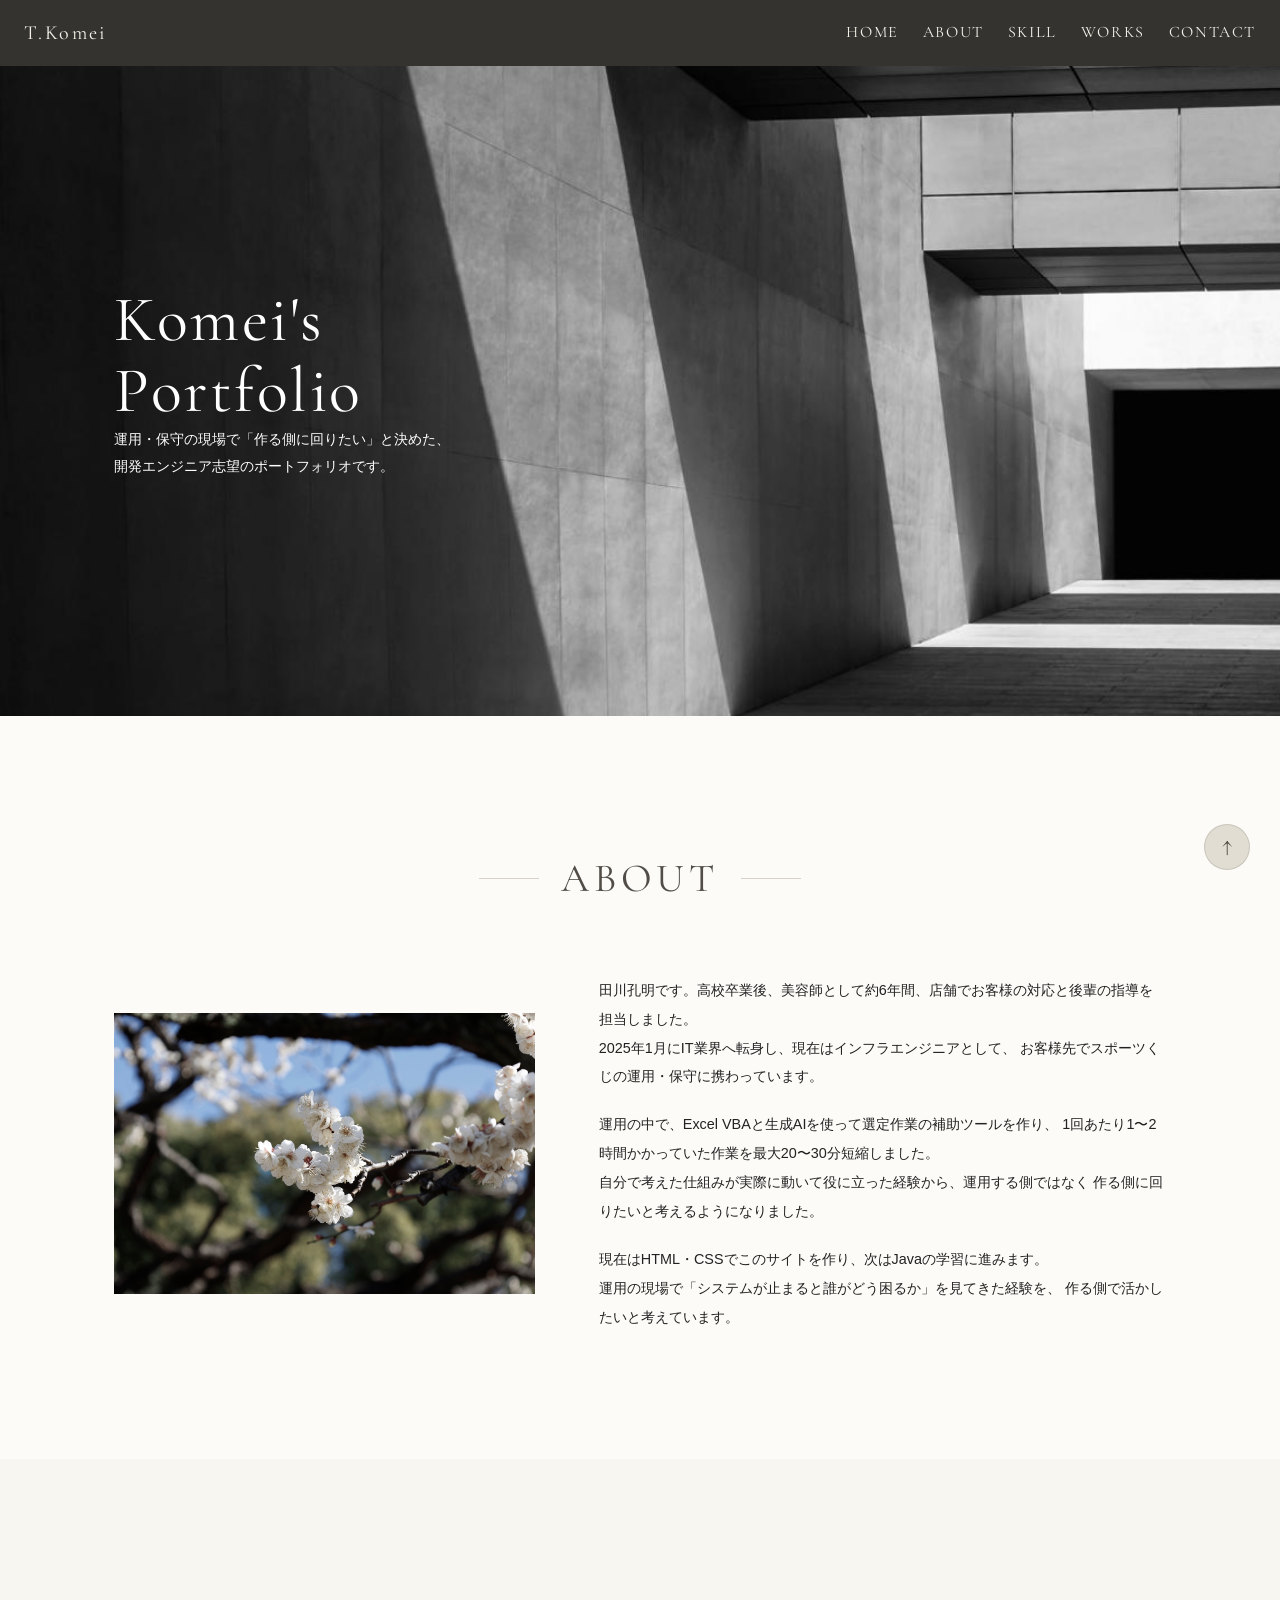
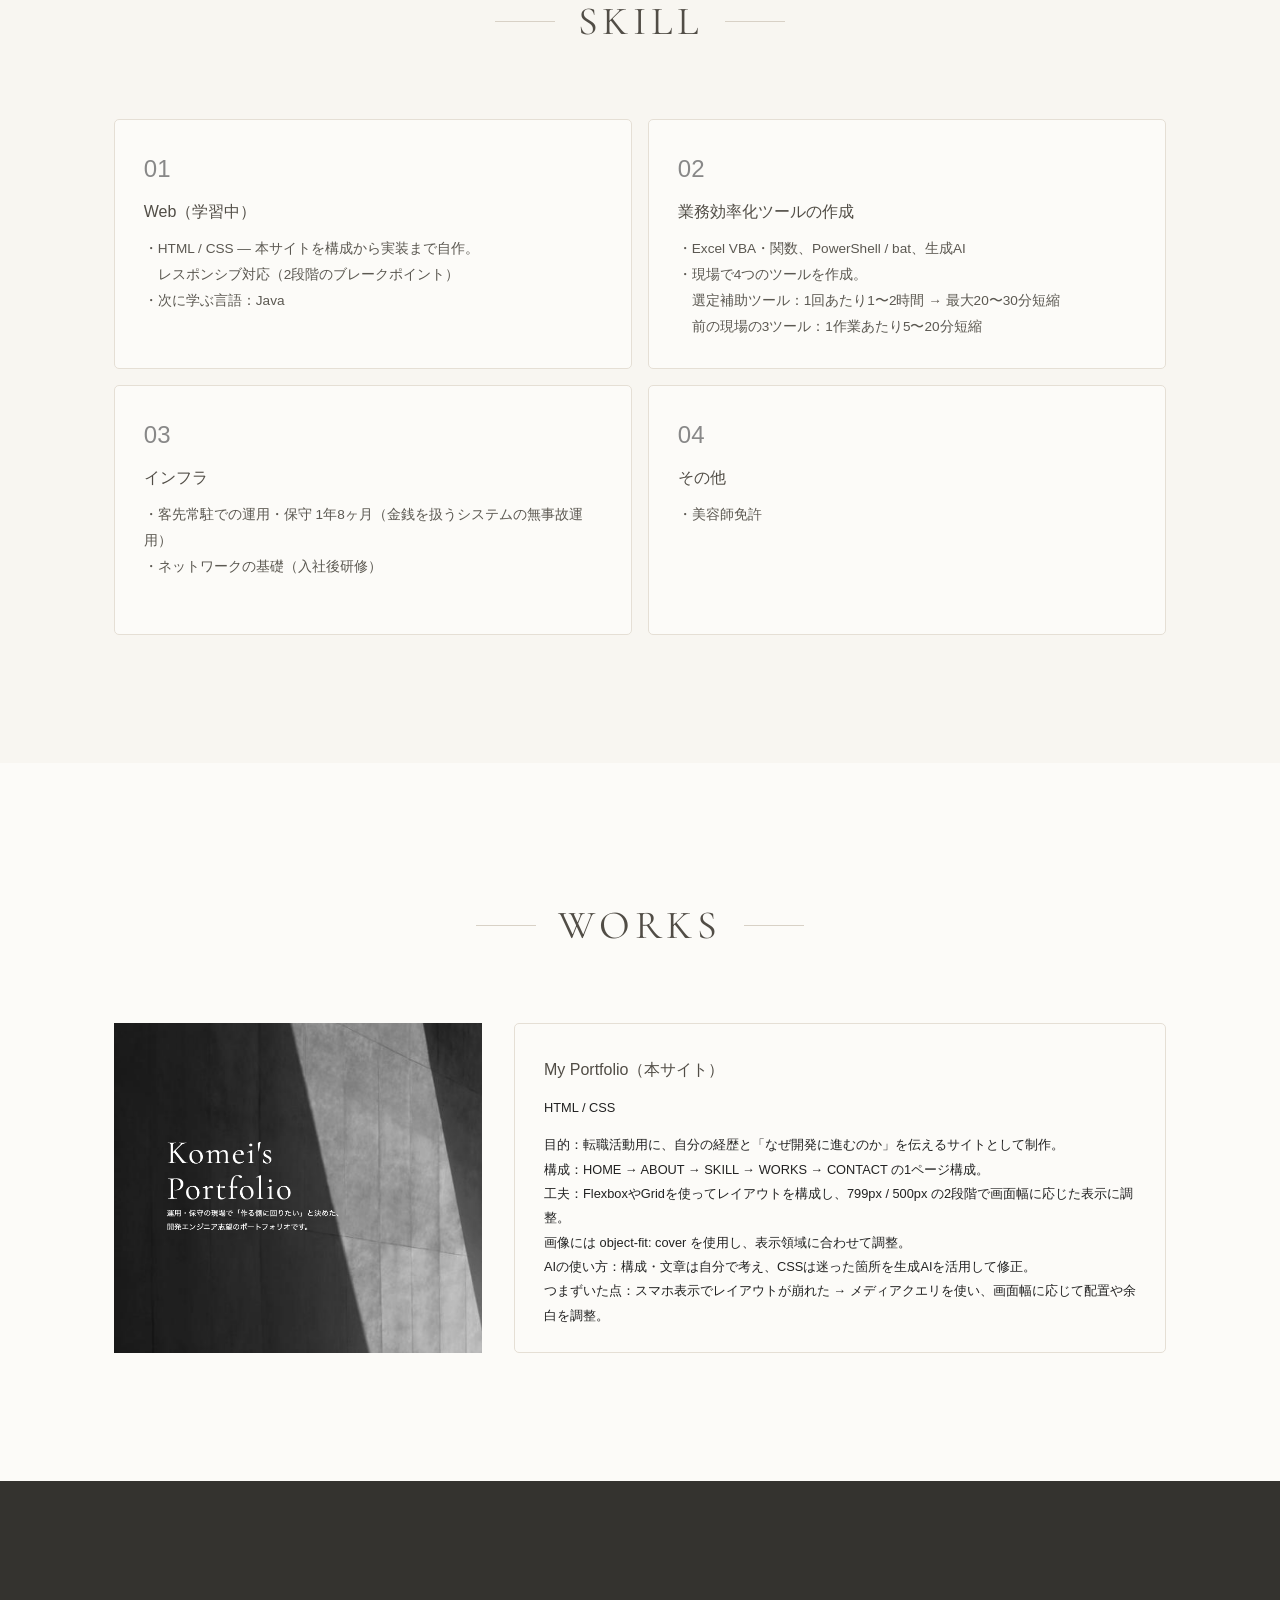
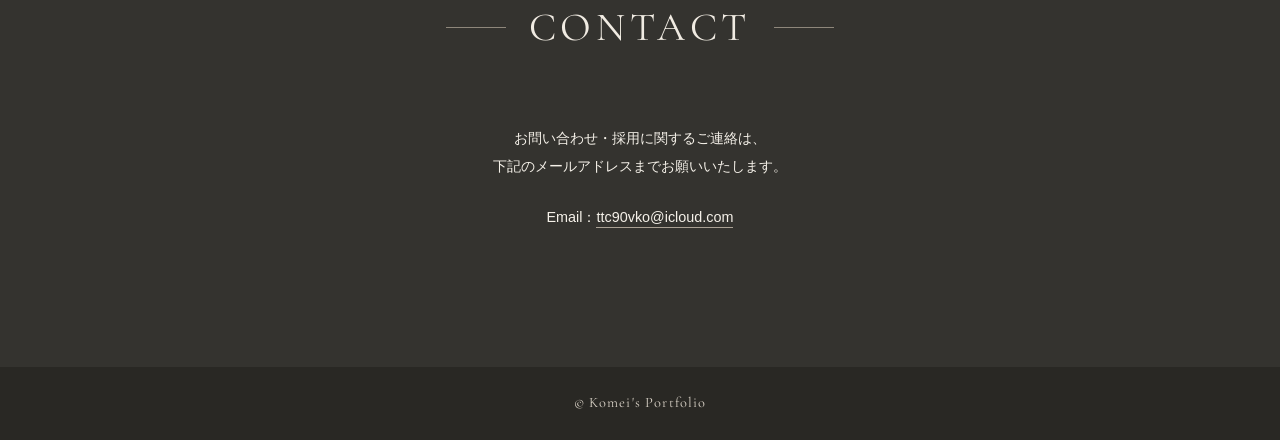
==== ポートフォリオ/index.html @ 7fd6964b "Add files via upload" ====
<!DOCTYPE html>
<html lang="ja">
<head>
    <meta charset="UTF-8">
    <title>Komei's Portfolio</title>
    <meta name="description" content="田川孔明のポートフォリオ。インフラ運用・保守から開発エンジニアを目指して学習中。HTML/CSSで制作。">
    <meta name="viewport" content="width=device-width, initial-scale=1">

    <meta property="og:title" content="Komei's Portfolio">
    <meta property="og:description" content="運用・保守の現場から、作る側へ。開発エンジニア志望のポートフォリオ。">
    <meta property="og:image" content="https://lucent-boba-baa1fe.netlify.app/images/ogp.jpg">

    <link rel="icon" href="images/favicon.png" type="image/png">

    <!-- Google Fonts -->
    <link rel="preconnect" href="https://fonts.googleapis.com">
    <link rel="preconnect" href="https://fonts.gstatic.com" crossorigin>
    <link href="https://fonts.googleapis.com/css2?family=Cormorant+Garamond:wght@400;500;600&display=swap" rel="stylesheet">

    <!-- オリジナルCSS -->
    <link rel="stylesheet" href="css/style.css">
</head>

<body id="top">

    <!-- ヘッダー -->
    <header class="header">
        <a href="#top" class="logo">T.Komei</a>

        <nav>
            <ul class="main-nav">
                <li><a href="#home">HOME</a></li>
                <li><a href="#about">ABOUT</a></li>
                <li><a href="#skill">SKILL</a></li>
                <li><a href="#works">WORKS</a></li>
                <li><a href="#contact">CONTACT</a></li>
            </ul>
        </nav>
    </header>

    <main>

        <!-- HOME -->
        <section id="home" class="home">
            <div class="home-content">
                <h1>Komei's<br>Portfolio</h1>
                <p>
                    運用・保守の現場で「作る側に回りたい」と決めた、<br>
                    開発エンジニア志望のポートフォリオです。
                </p>
            </div>
        </section>

        <!-- ABOUT -->
        <section id="about" class="about">
            <div class="wrapper">

                <h2>ABOUT</h2>

                <div class="about-content">

                    <div class="about-image">
                        <img src="images/about.jpg" alt="梅の花の写真" width="1200" height="800" loading="lazy">
                    </div>

                    <div class="about-text">
                        <p>
                            田川孔明です。高校卒業後、美容師として約6年間、店舗でお客様の対応と後輩の指導を担当しました。<br>
                            2025年1月にIT業界へ転身し、現在はインフラエンジニアとして、
                            お客様先でスポーツくじの運用・保守に携わっています。
                        </p>

                        <p>
                            運用の中で、Excel VBAと生成AIを使って選定作業の補助ツールを作り、
                            1回あたり1〜2時間かかっていた作業を最大20〜30分短縮しました。<br>
                            自分で考えた仕組みが実際に動いて役に立った経験から、運用する側ではなく
                            作る側に回りたいと考えるようになりました。
                        </p>

                        <p>
                            現在はHTML・CSSでこのサイトを作り、次はJavaの学習に進みます。<br>
                            運用の現場で「システムが止まると誰がどう困るか」を見てきた経験を、
                            作る側で活かしたいと考えています。
                        </p>
                    </div>

                </div>
            </div>
        </section>

        <!-- SKILL -->
        <section id="skill" class="skill">
            <div class="wrapper">

                <h2>SKILL</h2>

                <div class="skill-list">

                    <div class="skill-item">
                        <span class="skill-number">01</span>
                        <p>Web（学習中）</p>
                        <ul>
                            <li>
                                ・HTML / CSS — 本サイトを構成から実装まで自作。<br>
                                　レスポンシブ対応（2段階のブレークポイント）<br>
                                ・次に学ぶ言語：Java
                            </li>
                        </ul>
                    </div>

                    <div class="skill-item">
                        <span class="skill-number">02</span>
                        <p>業務効率化ツールの作成</p>
                        <ul>
                            <li>
                                ・Excel VBA・関数、PowerShell / bat、生成AI<br>
                                ・現場で4つのツールを作成。<br>
                                　選定補助ツール：1回あたり1〜2時間 → 最大20〜30分短縮<br>
                                　前の現場の3ツール：1作業あたり5〜20分短縮
                            </li>
                        </ul>
                    </div>

                    <div class="skill-item">
                        <span class="skill-number">03</span>
                        <p>インフラ</p>
                        <ul>
                            <li>
                                ・客先常駐での運用・保守 1年8ヶ月（金銭を扱うシステムの無事故運用）<br>
                                ・ネットワークの基礎（入社後研修）
                            </li>
                        </ul>
                    </div>

                    <div class="skill-item">
                        <span class="skill-number">04</span>
                        <p>その他</p>
                        <ul>
                            <li>・美容師免許</li>
                        </ul>
                    </div>

                </div>
            </div>
        </section>

        <!-- WORKS -->
        <section id="works" class="works">
            <div class="wrapper">

                <h2>WORKS</h2>

                <div class="works-list">

                    <div class="work-item">
                        <img src="images/work01.jpg" alt="ポートフォリオサイトのトップページ" width="1200" height="800" loading="lazy">
                        <div class="work-text">
                        <h3>My Portfolio（本サイト）</h3>
                        <p>HTML / CSS</p>

                        <p>
                            目的：転職活動用に、自分の経歴と「なぜ開発に進むのか」を伝えるサイトとして制作。<br>
                            構成：HOME → ABOUT → SKILL → WORKS → CONTACT の1ページ構成。<br>
                            工夫：FlexboxやGridを使ってレイアウトを構成し、799px / 500px の2段階で画面幅に応じた表示に調整。<br>
                            画像には object-fit: cover を使用し、表示領域に合わせて調整。<br>
                            AIの使い方：構成・文章は自分で考え、CSSは迷った箇所を生成AIを活用して修正。<br>
                            つまずいた点：スマホ表示でレイアウトが崩れた → メディアクエリを使い、画面幅に応じて配置や余白を調整。
                        </p>
                        </div>
                    </div>

                </div>
            </div>
        </section>

        <!-- CONTACT -->
        <section id="contact" class="contact">
            <div class="wrapper">

                <h2>CONTACT</h2>

                <p>
                    お問い合わせ・採用に関するご連絡は、<br>
                    下記のメールアドレスまでお願いいたします。
                </p>

                <p>
                    Email：<a href="mailto:ttc90vko@icloud.com">ttc90vko@icloud.com</a>
                </p>

            </div>
        </section>

    </main>

    <!-- フッター -->
    <footer class="footer">
        <p>&copy; Komei's Portfolio</p>
    </footer>

    <!-- TOPボタン -->
    <a href="#top" class="top-button" aria-label="ページの先頭へ戻る">↑</a>

</body>
</html>
---- ポートフォリオ/css/style.css ----
@charset "UTF-8";

/* 共通部分
-------------------------------------------------*/
html {
    font-size: 100%;
    scroll-behavior: smooth;
    scroll-padding-top: 1rem;
}

body {
    font-family: "Hiragino Kaku Gothic ProN", "Hiragino Sans",
        "BIZ UDPGothic", sans-serif;
    line-height: 1.7;
    color: #222;
    margin: 0;
}

a {
    text-decoration: none;
    color: #383733;
}

img {
    max-width: 100%;
    height: auto;
    display: block;
}

ul {
    margin: 0;
    padding: 0;
}


/* レイアウト
-------------------------------------------------*/
.wrapper {
    max-width: 1100px;
    margin: 0 auto;
    padding: 0 1.5rem;
    box-sizing: border-box;
}


/* 見出し
-------------------------------------------------*/
h2 {
    display: flex;
    align-items: center;
    justify-content: center;
    gap: 1.4rem;
    font-family: "Cormorant Garamond", serif;
    font-size: 2.5rem;
    font-weight: normal;
    margin: 0 0 4rem;
    letter-spacing: .12em;
    color: #514d46;
}

h2::before,
h2::after {
    content: "";
    width: 60px;
    height: 1px;
    background-color: #d8d1c6;
}


/* ヘッダー
-------------------------------------------------*/
.header {
    background-color: #34332f;
    display: flex;
    justify-content: space-between;
    align-items: center;
    padding: 1rem 1.5rem;
}

.logo {
    color: #f5f1e9;
    font-family: "Cormorant Garamond", serif;
    font-size: 1.25rem;
    font-weight: 400;
    letter-spacing: .12em;
}

.main-nav {
    display: flex;
    gap: 1.5rem;
    list-style: none;
    font-family: "Cormorant Garamond", serif;
    font-size: 1rem;
    letter-spacing: .1em;
}

.main-nav a {
    color: #f5f1e9;
    transition: opacity .3s;
}

.main-nav a:hover {
    opacity: .6;
}


/* HOME
-------------------------------------------------*/
.home {
    min-height: 650px;
    background-image: url(../images/home.jpg);
    background-size: cover;
    background-position: center;
    display: flex;
    align-items: center;
}

.home-content {
    max-width: 1100px;
    width: 100%;
    margin: 0 auto;
    padding: 0 1.5rem;
    color: #fff;
    box-sizing: border-box;
}

.home-content h1 {
    font-family: "Cormorant Garamond", serif;
    font-size: 4rem;
    font-weight: normal;
    line-height: 1.1;
    letter-spacing: .04em;
    margin: 0;
}

.home-content p {
    max-width: 600px;
    margin: 0 0 1rem;
    font-size: .9rem;
    line-height: 1.9;
}


/* ABOUT
-------------------------------------------------*/
.about {
    padding: 8rem 0;
    background-color: #fcfbf8;
}

.about-content {
    display: flex;
    align-items: center;
    gap: 4rem;
}

.about-image {
    width: 40%;
    flex-shrink: 0;
}

.about-image img {
    width: 100%;
}

.about-text {
    flex: 1;
    min-width: 0;
    font-size: .9rem;
    line-height: 2;
}

.about-text p {
    margin: 0 0 1.2rem;
}

.about-text p:last-child {
    margin-bottom: 0;
}


/* SKILL
-------------------------------------------------*/
.skill {
    padding: 8rem 0;
    background-color: #f8f6f1;
}

.skill-list {
    display: grid;
    grid-template-columns: repeat(2, minmax(0, 1fr));
    gap: 1rem;
}

.skill-item {
    width: 100%;
    height: 250px;
    padding: 1.8rem;
    box-sizing: border-box;
    background-color: #fcfbf8;
    border: 1px solid #e5dfd5;
    border-radius: 5px;
    text-align: left;
    color: #383733;
}

.skill-number {
    display: block;
    font-size: 1.5rem;
    color: #888;
    margin-bottom: .5rem;
}

.skill-item p {
    color: #514d46;
    font-weight: normal;
    margin: 0 0 .7rem;
}

.skill-item ul {
    list-style: none;
    padding: 0;
    margin: 0;
    color: #5b5851;
}

.skill-item li {
    font-family: "Hiragino Kaku Gothic ProN",
        "Hiragino Sans",
        "BIZ UDPGothic",
        sans-serif;
    font-size: .85rem;
    margin-bottom: .3rem;
    line-height: 1.9;
}


/* WORKS
-------------------------------------------------*/
.works {
    padding: 8rem 0;
    background-color: #fcfbf8;
}

.work-item {
    display: flex;
    align-items: stretch;
    gap: 2rem;
    width: 100%;
}

.work-item img {
    width: 35%;
    flex-shrink: 0;
    align-self: stretch;
    object-fit: cover;
}

.work-text {
    flex: 1;
    min-width: 0;
    height: 330px;
    padding: 1.8rem;
    box-sizing: border-box;
    background-color: #fcfbf8;
    border: 1px solid #e5dfd5;
    border-radius: 5px;
}

.work-text h3 {
    font-size: 1rem;
    font-weight: normal;
    color: #514d46;
    margin: .2rem 0 .7rem;
}

.work-text p {
    font-size: .8rem;
    color: #222;
    line-height: 1.9;
}


/* CONTACT
-------------------------------------------------*/
.contact {
    padding: 7rem 0;
    background-color: #34332f;
    color: #f5f1e9;
    text-align: center;
}

.contact h2 {
    color: #f0ebe2;
}

.contact h2::before,
.contact h2::after {
    background-color: #8e877b;
}

.contact p {
    font-family: "Hiragino Kaku Gothic ProN",
        "Hiragino Sans",
        "BIZ UDPGothic",
        sans-serif;
    font-size: .9rem;
    margin: 0 0 1.5rem;
    line-height: 1.9;
}

.contact a {
    color: #f5f1e9;
    border-bottom: 1px solid #aaa194;
    padding-bottom: .15rem;
    transition: opacity .3s;
}

.contact a:hover {
    opacity: .65;
}


/* フッター
-------------------------------------------------*/
.footer {
    background-color: #292824;
    color: #d8d1c6;
    text-align: center;
    padding: 1.5rem 0;
}

.footer p {
    font-family: "Cormorant Garamond", serif;
    margin: 0;
    font-size: .9rem;
    letter-spacing: .08em;
}


/* TOPボタン
-------------------------------------------------*/
.top-button {
    position: fixed;
    right: 30px;
    bottom: 30px;
    z-index: 100;
    display: flex;
    justify-content: center;
    align-items: center;
    width: 46px;
    height: 46px;
    box-sizing: border-box;
    border: 1px solid rgba(100, 94, 84, .2);
    border-radius: 50%;
    background-color: rgba(220, 215, 205, .85);
    color: #514d46;
    font-family: "Cormorant Garamond", serif;
    font-size: 1.5rem;
    line-height: 1;
    transition: background-color .3s, opacity .3s;
}

.top-button:hover {
    background-color: rgba(200, 193, 180, .95);
}


/* タブレット・スマートフォン
-------------------------------------------------*/
@media (max-width: 799px) {

    .header {
        display: block;
        text-align: center;
        padding: 1rem;
    }

    .logo {
        display: block;
        margin-bottom: .8rem;
    }

    .main-nav {
        justify-content: center;
        gap: 1.2rem;
        font-size: .875rem;
    }

    .home {
        min-height: 600px;
    }

    .home-content h1 {
        font-size: 3rem;
    }

    .home-content p {
        max-width: 500px;
        font-size: .85rem;
    }

    .about,
    .skill,
    .works {
        padding: 5rem 0;
    }

    .contact {
        padding: 5rem 0;
    }

    h2 {
        font-size: 2.2rem;
        margin-bottom: 3rem;
        gap: 1rem;
    }

    h2::before,
    h2::after {
        width: 40px;
    }

    .about-content {
        display: block;
    }

    .about-image {
        width: 100%;
        margin-bottom: 2rem;
    }

    .about-image img {
        max-height: 450px;
        object-fit: cover;
    }

    .about-text {
        width: 100%;
        font-size: .95rem;
    }

    .skill-list {
        grid-template-columns: 1fr;
        gap: 1rem;
    }

    .skill-item {
        padding: 1.5rem;
        margin: 0;
        height: auto;
    }

    .work-item {
        display: block;
        width: 100%;
    }

    .work-item img {
        width: 100%;
        margin-bottom: 1rem;
    }

    .work-text {
        height: auto;
    }

    .top-button {
        right: 20px;
        bottom: 20px;
        width: 44px;
        height: 44px;
    }
}


/* 小さいスマートフォン
-------------------------------------------------*/
@media (max-width: 500px) {

    .wrapper {
        padding: 0 1rem;
    }

    .header {
        padding: 1rem .75rem;
    }

    .main-nav {
        gap: .8rem;
        font-size: .875rem;
        letter-spacing: .06em;
    }

    .home {
        min-height: 550px;
        background-position: center;
    }

    .home-content {
        padding: 0 1rem;
    }

    .home-content h1 {
        font-size: 2.7rem;
    }

    .home-content p {
        font-size: .8rem;
    }

    h2 {
        font-size: 2rem;
        gap: .7rem;
        letter-spacing: .1em;
    }

    h2::before,
    h2::after {
        width: 28px;
    }

    .about,
    .skill,
    .works,
    .contact {
        padding: 4rem 0;
    }

    .about-text {
        font-size: .95rem;
    }

    .skill-item {
        padding: 1.2rem;
    }

    .skill-item li {
    font-size: .875rem;
    overflow-wrap: anywhere;
    }

    .work-text p:not(:first-child) {
    font-size: .875rem;
    }

    .contact p {
    font-size: .875rem;
    }

    .top-button {
        right: 15px;
        bottom: 15px;
        width: 42px;
        height: 42px;
    }
}
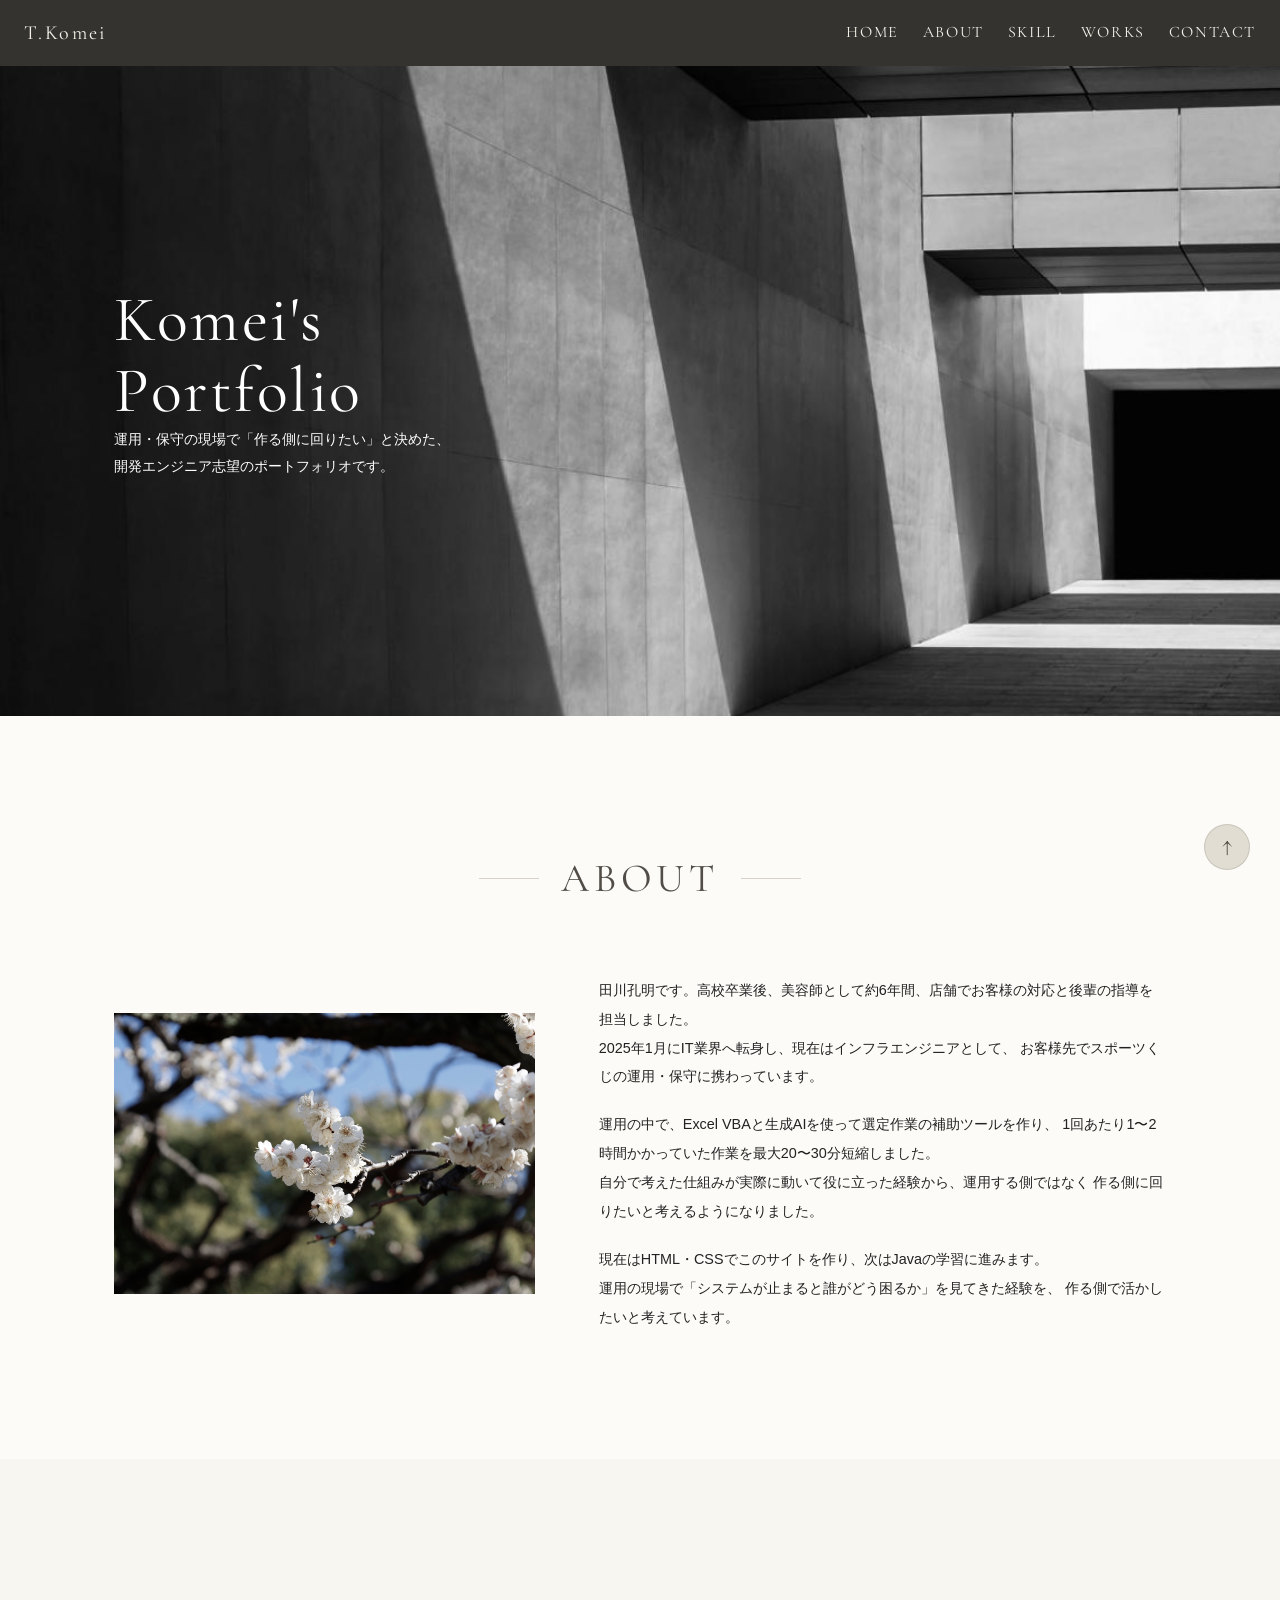
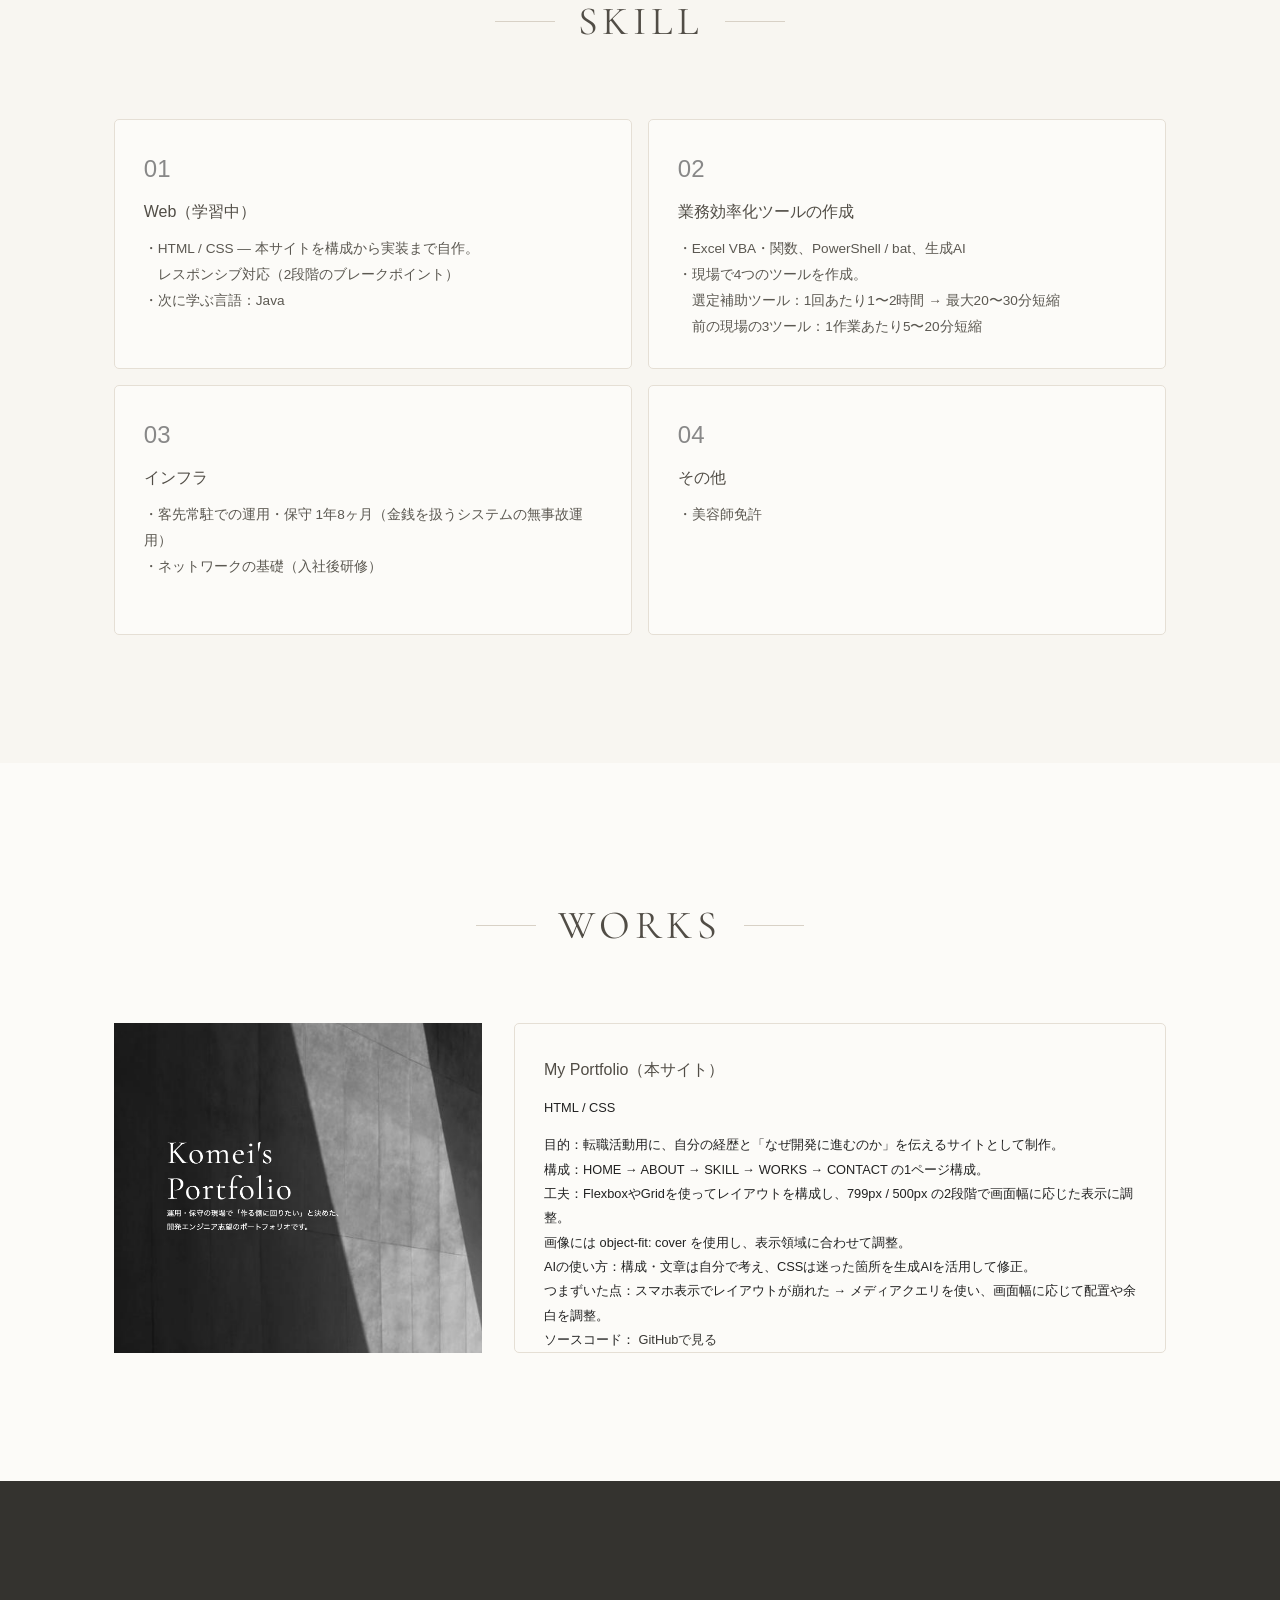
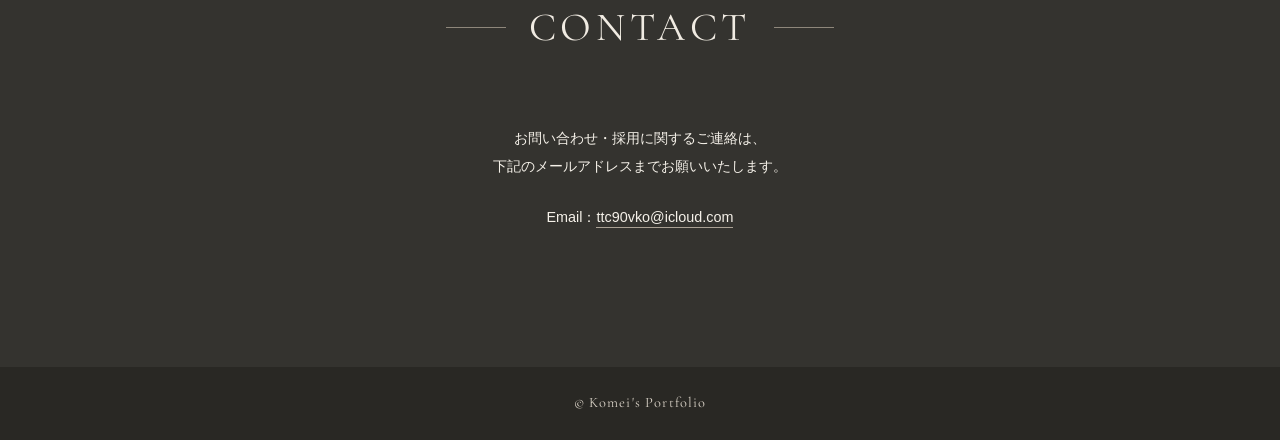
==== commit a07d868d: "Update index.html with GitHub link and formatting Added a link to the GitHub repository and fixed fo" ====
--- a/ポートフォリオ/index.html
+++ b/ポートフォリオ/index.html
@@ -165,7 +165,11 @@
                             工夫：FlexboxやGridを使ってレイアウトを構成し、799px / 500px の2段階で画面幅に応じた表示に調整。<br>
                             画像には object-fit: cover を使用し、表示領域に合わせて調整。<br>
                             AIの使い方：構成・文章は自分で考え、CSSは迷った箇所を生成AIを活用して修正。<br>
-                            つまずいた点：スマホ表示でレイアウトが崩れた → メディアクエリを使い、画面幅に応じて配置や余白を調整。
+                            つまずいた点：スマホ表示でレイアウトが崩れた → メディアクエリを使い、画面幅に応じて配置や余白を調整。<br>
+                            ソースコード：
+                            <a href="https://github.com/tagawa-komei/komei-portfolio"
+                             target="_blank"
+                                rel="noopener noreferrer">GitHubで見る</a>
                         </p>
                         </div>
                     </div>
